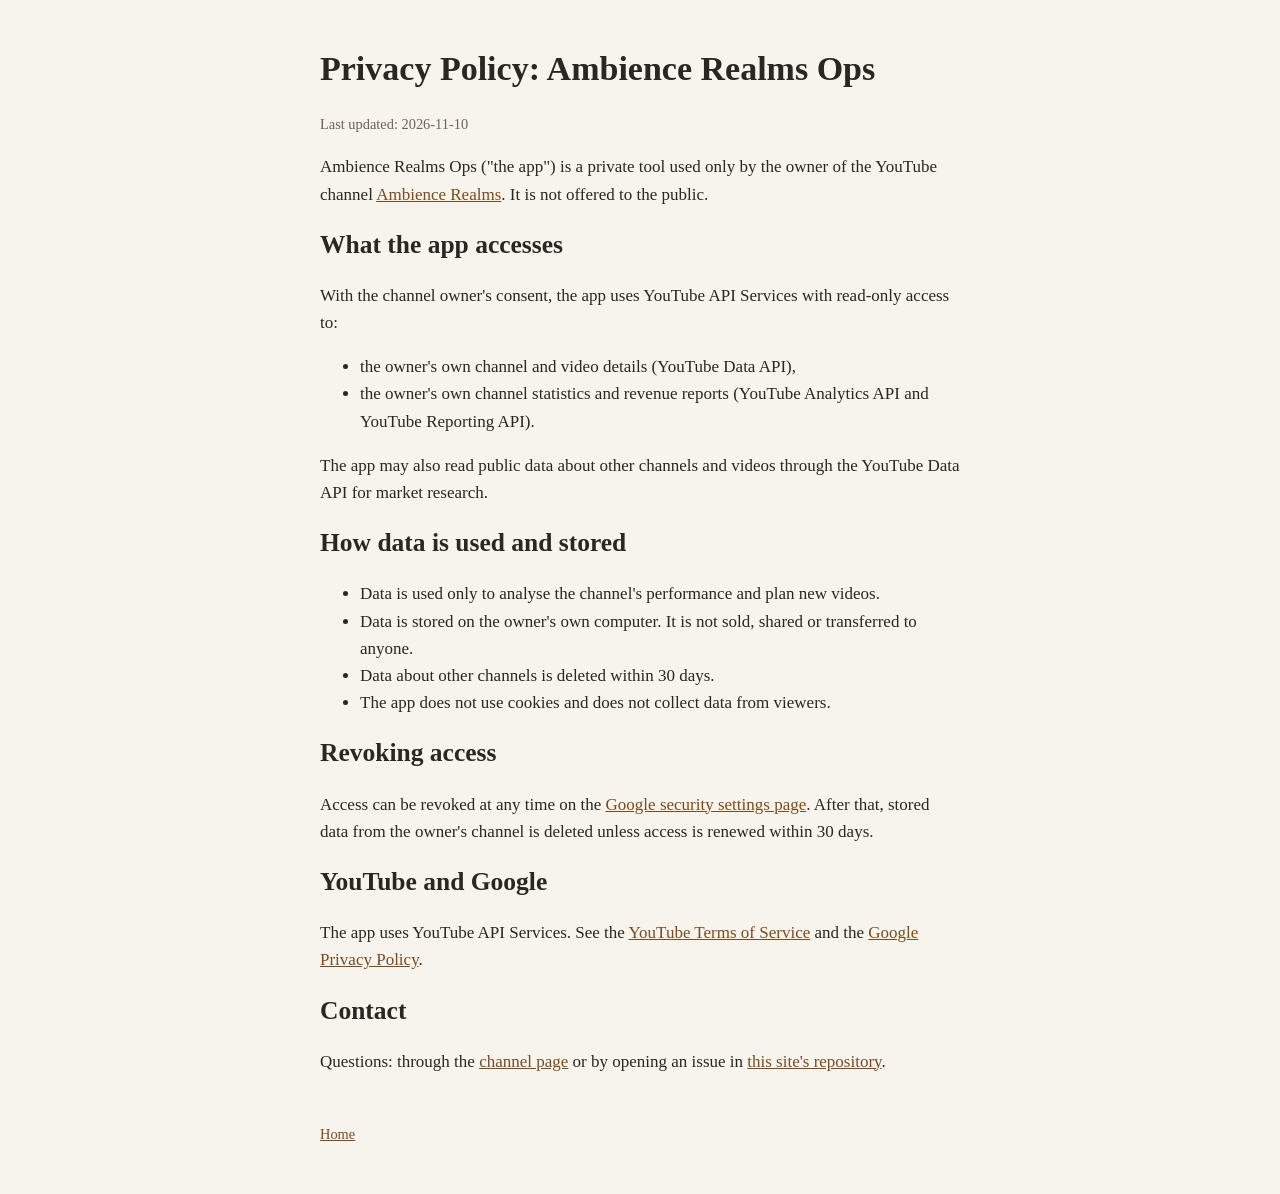
==== privacy.html @ 990b41d8 "Home page and privacy policy for the OAuth consent screen Co-Authored-By: Claude Opus 5.5 <noreply@a" ====
<!doctype html>
<html lang="en">
<head>
<meta charset="utf-8">
<meta name="viewport" content="width=device-width, initial-scale=1">
<title>Privacy Policy</title>
<link rel="stylesheet" href="style.css">
</head>
<body>
<h1>Privacy Policy: Ambience Realms Ops</h1>
<p class="muted">Last updated: 2026-11-10</p>

<p>Ambience Realms Ops ("the app") is a private tool used only by the owner of the
YouTube channel <a href="https://www.youtube.com/@AmbienceRealmsYT">Ambience Realms</a>.
It is not offered to the public.</p>

<h2>What the app accesses</h2>
<p>With the channel owner's consent, the app uses YouTube API Services with read-only
access to:</p>
<ul>
  <li>the owner's own channel and video details (YouTube Data API),</li>
  <li>the owner's own channel statistics and revenue reports (YouTube Analytics API and
  YouTube Reporting API).</li>
</ul>
<p>The app may also read public data about other channels and videos through the
YouTube Data API for market research.</p>

<h2>How data is used and stored</h2>
<ul>
  <li>Data is used only to analyse the channel's performance and plan new videos.</li>
  <li>Data is stored on the owner's own computer. It is not sold, shared or transferred
  to anyone.</li>
  <li>Data about other channels is deleted within 30 days.</li>
  <li>The app does not use cookies and does not collect data from viewers.</li>
</ul>

<h2>Revoking access</h2>
<p>Access can be revoked at any time on the
<a href="https://myaccount.google.com/permissions">Google security settings page</a>.
After that, stored data from the owner's channel is deleted unless access is renewed
within 30 days.</p>

<h2>YouTube and Google</h2>
<p>The app uses YouTube API Services. See the
<a href="https://www.youtube.com/t/terms">YouTube Terms of Service</a> and the
<a href="https://policies.google.com/privacy">Google Privacy Policy</a>.</p>

<h2>Contact</h2>
<p>Questions: through the <a href="https://www.youtube.com/@AmbienceRealmsYT">channel
page</a> or by opening an issue in
<a href="https://github.com/Riddmaker/ambience-realms/issues">this site's repository</a>.</p>

<footer><a href="index.html">Home</a></footer>
</body>
</html>
---- style.css ----
:root { --bg: #f7f4ee; --fg: #2a2622; --muted: #6b635a; --link: #7a4b1f; }
@media (prefers-color-scheme: dark) {
  :root { --bg: #1b1916; --fg: #ece6dc; --muted: #a59c90; --link: #d9a46a; }
}
body { background: var(--bg); color: var(--fg); font: 17px/1.6 Georgia, serif;
  max-width: 40rem; margin: 3rem auto; padding: 0 1rem; }
h1, h2 { line-height: 1.25; }
a { color: var(--link); }
.muted, footer { color: var(--muted); font-size: 0.9rem; }
footer { margin-top: 3rem; }
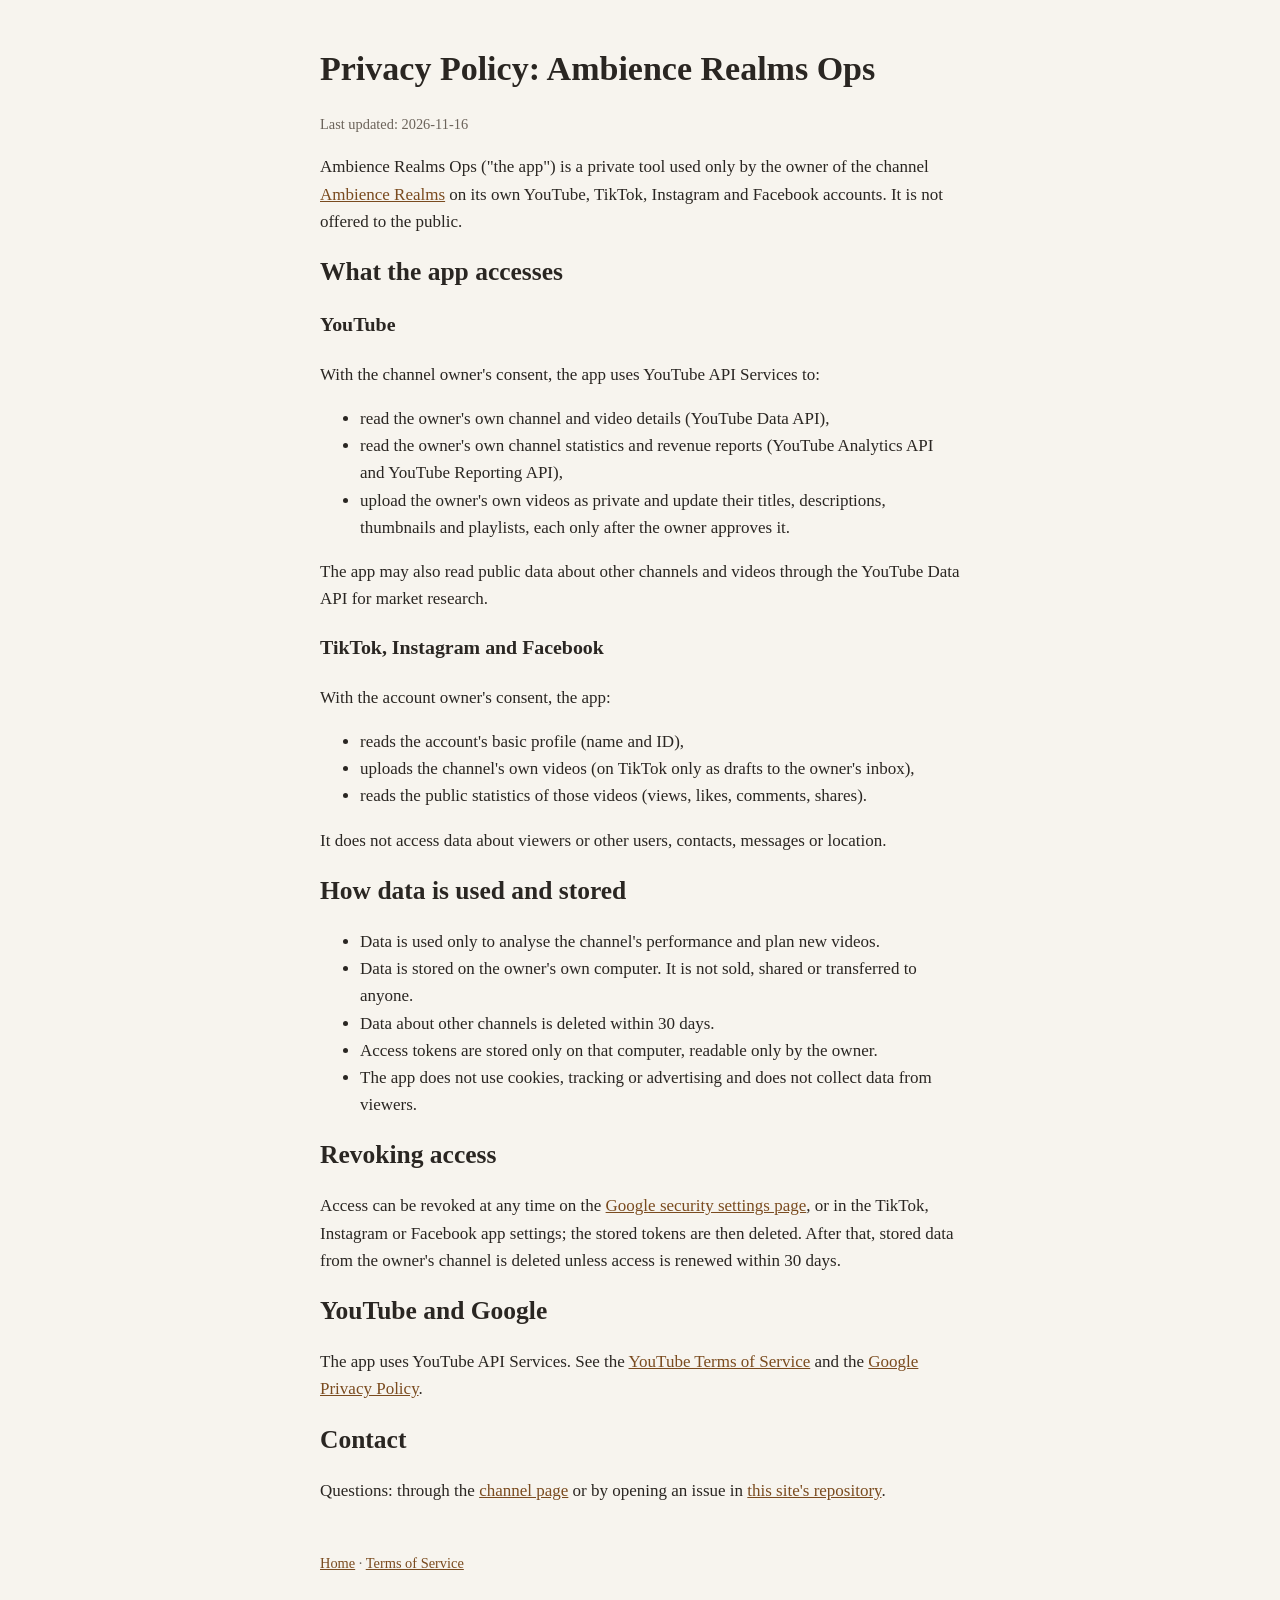
==== commit 438a9245: "Terms page; privacy and home cover TikTok, Instagram, Facebook Co-Authored-By: Claude Opus 5.5 <nore" ====
--- a/privacy.html
+++ b/privacy.html
@@ -8,22 +8,34 @@
 </head>
 <body>
 <h1>Privacy Policy: Ambience Realms Ops</h1>
-<p class="muted">Last updated: 2026-11-10</p>
+<p class="muted">Last updated: 2026-11-16</p>
 
 <p>Ambience Realms Ops ("the app") is a private tool used only by the owner of the
-YouTube channel <a href="https://www.youtube.com/@AmbienceRealmsYT">Ambience Realms</a>.
+channel <a href="https://www.youtube.com/@AmbienceRealmsYT">Ambience Realms</a> on its
+own YouTube, TikTok, Instagram and Facebook accounts.
 It is not offered to the public.</p>
 
 <h2>What the app accesses</h2>
-<p>With the channel owner's consent, the app uses YouTube API Services with read-only
-access to:</p>
+<h3>YouTube</h3>
+<p>With the channel owner's consent, the app uses YouTube API Services to:</p>
 <ul>
-  <li>the owner's own channel and video details (YouTube Data API),</li>
-  <li>the owner's own channel statistics and revenue reports (YouTube Analytics API and
-  YouTube Reporting API).</li>
+  <li>read the owner's own channel and video details (YouTube Data API),</li>
+  <li>read the owner's own channel statistics and revenue reports (YouTube Analytics API
+  and YouTube Reporting API),</li>
+  <li>upload the owner's own videos as private and update their titles, descriptions,
+  thumbnails and playlists, each only after the owner approves it.</li>
 </ul>
 <p>The app may also read public data about other channels and videos through the
 YouTube Data API for market research.</p>
+<h3>TikTok, Instagram and Facebook</h3>
+<p>With the account owner's consent, the app:</p>
+<ul>
+  <li>reads the account's basic profile (name and ID),</li>
+  <li>uploads the channel's own videos (on TikTok only as drafts to the owner's inbox),</li>
+  <li>reads the public statistics of those videos (views, likes, comments, shares).</li>
+</ul>
+<p>It does not access data about viewers or other users, contacts, messages or
+location.</p>
 
 <h2>How data is used and stored</h2>
 <ul>
@@ -31,12 +43,15 @@
   <li>Data is stored on the owner's own computer. It is not sold, shared or transferred
   to anyone.</li>
   <li>Data about other channels is deleted within 30 days.</li>
-  <li>The app does not use cookies and does not collect data from viewers.</li>
+  <li>Access tokens are stored only on that computer, readable only by the owner.</li>
+  <li>The app does not use cookies, tracking or advertising and does not collect data
+  from viewers.</li>
 </ul>
 
 <h2>Revoking access</h2>
 <p>Access can be revoked at any time on the
-<a href="https://myaccount.google.com/permissions">Google security settings page</a>.
+<a href="https://myaccount.google.com/permissions">Google security settings page</a>, or in
+the TikTok, Instagram or Facebook app settings; the stored tokens are then deleted.
 After that, stored data from the owner's channel is deleted unless access is renewed
 within 30 days.</p>
 
@@ -50,6 +65,6 @@
 page</a> or by opening an issue in
 <a href="https://github.com/Riddmaker/ambience-realms/issues">this site's repository</a>.</p>
 
-<footer><a href="index.html">Home</a></footer>
+<footer><a href="index.html">Home</a> · <a href="terms.html">Terms of Service</a></footer>
 </body>
 </html>
